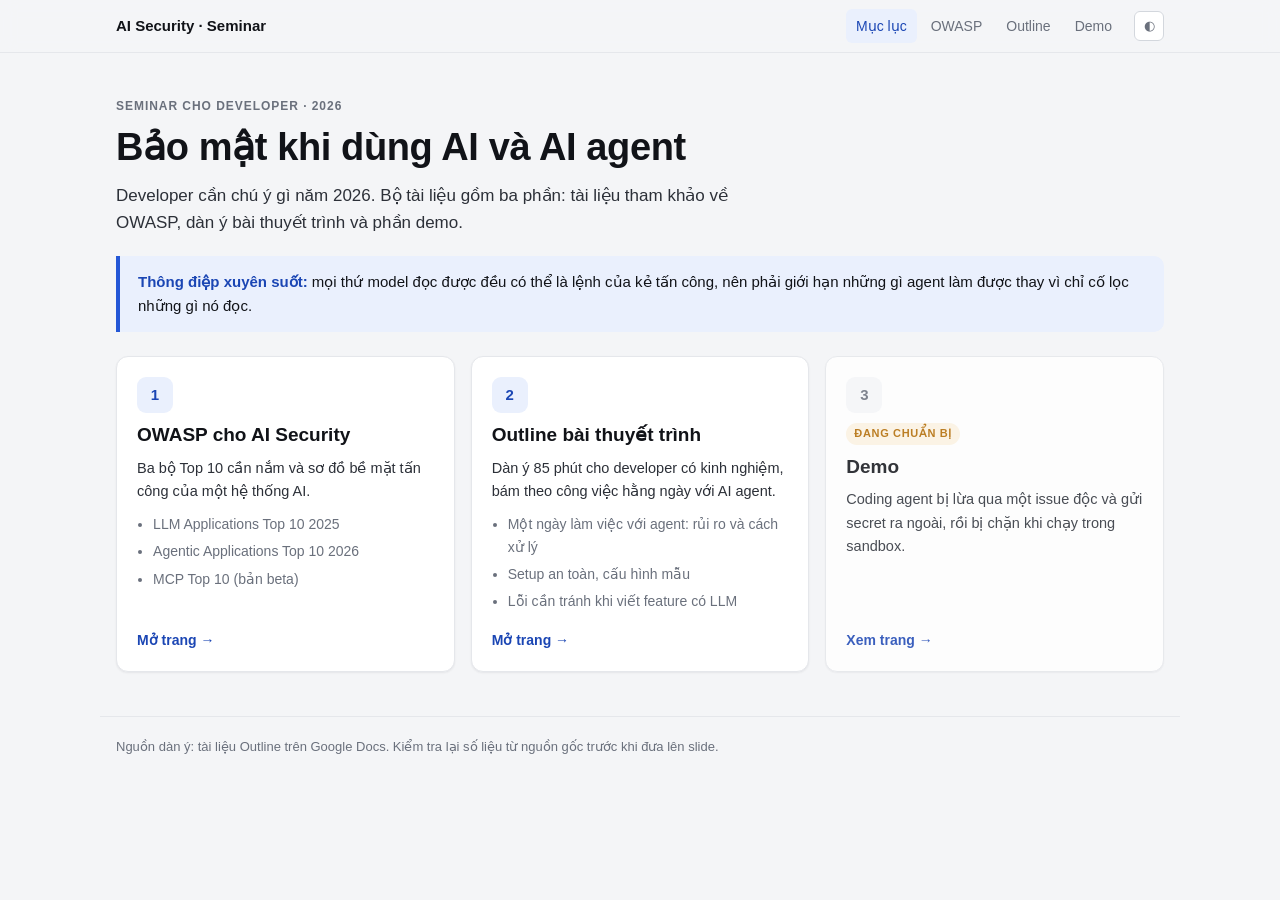
==== .archify/explainer-owasp-ai-security-20261024-103927/deploy/index.html @ 14f2fa8a "Add Vercel Analytics scripts to demo, index, and outline pages; update README instructions" ====
<!doctype html>
<html lang="vi">
<head>
<meta charset="utf-8">
<meta name="viewport" content="width=device-width,initial-scale=1">
<meta name="color-scheme" content="light dark">
<meta name="description" content="Tài liệu seminar: bảo mật khi dùng AI và AI agent, developer cần chú ý gì năm 2026.">
<title>Seminar AI Security</title>
<link rel="stylesheet" href="site.css">
<script src="site.js"></script>
<script>window.va=window.va||function(){(window.vaq=window.vaq||[]).push(arguments)};</script>
<script defer src="/_vercel/insights/script.js"></script>
<style>
.toc{display:grid;gap:16px;grid-template-columns:repeat(auto-fit,minmax(260px,1fr));padding-bottom:12px}
.toc a.card{display:flex;flex-direction:column;gap:10px;text-decoration:none;color:inherit;transition:border-color .15s,transform .15s}
.toc a.card:hover{border-color:var(--accent);transform:translateY(-2px)}
.toc .num{width:36px;height:36px;border-radius:9px;display:grid;place-items:center;font-weight:700;background:var(--accent-soft);color:var(--accent-ink)}
.toc h2{font-size:19px}
.toc p{color:var(--secondary);font-size:14.5px}
.toc ul{color:var(--muted);font-size:14px}
.toc .go{margin-top:auto;padding-top:6px;font-weight:600;color:var(--accent-ink);font-size:14px}
.toc .soon{opacity:.85}
.toc .soon .num{background:var(--sunk);color:var(--muted)}
.badge{font-size:11px;font-weight:600;text-transform:uppercase;letter-spacing:.06em;padding:2px 8px;border-radius:999px;background:var(--caution-soft);color:var(--caution);align-self:flex-start}
</style>
</head>
<body>
<header class="topbar"><div class="wrap">
  <a class="brand" href="index.html">AI Security · Seminar</a>
  <nav class="topnav" aria-label="Trang">
    <a href="index.html" aria-current="page">Mục lục</a>
    <a href="owasp.html">OWASP</a>
    <a href="outline.html">Outline</a>
    <a href="demo.html">Demo</a>
  </nav>
  <button class="theme-btn" type="button" data-theme-btn>◐</button>
</div></header>

<main class="wrap">
  <section class="hero">
    <div class="eyebrow">Seminar cho developer · 2026</div>
    <h1>Bảo mật khi dùng AI và AI agent</h1>
    <p class="lede">Developer cần chú ý gì năm 2026. Bộ tài liệu gồm ba phần: tài liệu tham khảo về OWASP, dàn ý bài thuyết trình và phần demo.</p>
    <div class="callout" style="margin-top:20px"><strong>Thông điệp xuyên suốt:</strong> mọi thứ model đọc được đều có thể là lệnh của kẻ tấn công, nên phải giới hạn những gì agent làm được thay vì chỉ cố lọc những gì nó đọc.</div>
  </section>

  <nav class="toc" aria-label="Mục lục">
    <a class="card" href="owasp.html">
      <span class="num">1</span>
      <h2>OWASP cho AI Security</h2>
      <p>Ba bộ Top 10 cần nắm và sơ đồ bề mặt tấn công của một hệ thống AI.</p>
      <ul>
        <li>LLM Applications Top 10 2025</li>
        <li>Agentic Applications Top 10 2026</li>
        <li>MCP Top 10 (bản beta)</li>
      </ul>
      <span class="go">Mở trang →</span>
    </a>
    <a class="card" href="outline.html">
      <span class="num">2</span>
      <h2>Outline bài thuyết trình</h2>
      <p>Dàn ý 85 phút cho developer có kinh nghiệm, bám theo công việc hằng ngày với AI agent.</p>
      <ul>
        <li>Một ngày làm việc với agent: rủi ro và cách xử lý</li>
        <li>Setup an toàn, cấu hình mẫu</li>
        <li>Lỗi cần tránh khi viết feature có LLM</li>
      </ul>
      <span class="go">Mở trang →</span>
    </a>
    <a class="card soon" href="demo.html">
      <span class="num">3</span>
      <span class="badge">Đang chuẩn bị</span>
      <h2>Demo</h2>
      <p>Coding agent bị lừa qua một issue độc và gửi secret ra ngoài, rồi bị chặn khi chạy trong sandbox.</p>
      <span class="go">Xem trang →</span>
    </a>
  </nav>
</main>

<footer class="wrap foot">Nguồn dàn ý: tài liệu Outline trên Google Docs. Kiểm tra lại số liệu từ nguồn gốc trước khi đưa lên slide.</footer>
</body>
</html>
---- .archify/explainer-owasp-ai-security-20261024-103927/deploy/site.css ----
:root{color-scheme:light;--paper:#f4f5f7;--panel:#fff;--sunk:#f6f7f9;--ink:#111318;--secondary:#2c3038;--muted:#6a707c;--faint:#9aa0aa;--rule:#e5e7eb;--rule-strong:#d3d7dd;--accent:#2457d6;--accent-soft:#eaf0fd;--accent-ink:#1b46b4;--good:#13834b;--good-soft:#e8f5ee;--caution:#b26a00;--caution-soft:#fdf3e2;--bad:#c4321f;--bad-soft:#fcebe8;--violet:#6a4fc8;--violet-soft:#f0ecfb;--shadow:0 1px 2px rgb(16 24 40/.04),0 1px 3px rgb(16 24 40/.03);--sans:-apple-system,BlinkMacSystemFont,"Segoe UI","Helvetica Neue",Arial,sans-serif;--mono:"SF Mono",ui-monospace,"JetBrains Mono",Menlo,Consolas,monospace}
@media(prefers-color-scheme:dark){:root:not([data-theme="light"]){color-scheme:dark;--paper:#0c0d10;--panel:#15171c;--sunk:#1b1e24;--ink:#f1f3f6;--secondary:#cfd3da;--muted:#8d94a1;--faint:#5f6672;--rule:#262a31;--rule-strong:#343943;--accent:#7aa2ff;--accent-soft:#18223a;--accent-ink:#a3bfff;--good:#5cc98d;--good-soft:#122a1e;--caution:#e9b04f;--caution-soft:#2e2412;--bad:#f2806f;--bad-soft:#331a17;--violet:#a994f5;--violet-soft:#221d36;--shadow:0 1px 2px rgb(0 0 0/.35)}}
:root[data-theme="dark"]{color-scheme:dark;--paper:#0c0d10;--panel:#15171c;--sunk:#1b1e24;--ink:#f1f3f6;--secondary:#cfd3da;--muted:#8d94a1;--faint:#5f6672;--rule:#262a31;--rule-strong:#343943;--accent:#7aa2ff;--accent-soft:#18223a;--accent-ink:#a3bfff;--good:#5cc98d;--good-soft:#122a1e;--caution:#e9b04f;--caution-soft:#2e2412;--bad:#f2806f;--bad-soft:#331a17;--violet:#a994f5;--violet-soft:#221d36;--shadow:0 1px 2px rgb(0 0 0/.35)}

*{box-sizing:border-box}
html{-webkit-text-size-adjust:100%}
body{margin:0;background:var(--paper);color:var(--ink);font:15px/1.6 var(--sans);overflow-x:hidden}
a{color:var(--accent-ink)}
h1,h2,h3{line-height:1.25;margin:0;text-wrap:balance}
p{margin:0}
ul{margin:0;padding-left:1.15em}
li+li{margin-top:.35em}
code,.code{font-family:var(--mono);font-size:.86em;background:var(--sunk);border:1px solid var(--rule);border-radius:4px;padding:0 .3em;white-space:nowrap}

.wrap{max-width:1080px;margin:0 auto;padding:0 16px}
.topbar{position:sticky;top:0;z-index:10;background:color-mix(in srgb,var(--paper) 88%,transparent);backdrop-filter:blur(8px);border-bottom:1px solid var(--rule)}
.topbar .wrap{display:flex;align-items:center;gap:12px;height:52px}
.brand{font-weight:650;color:var(--ink);text-decoration:none;white-space:nowrap}
.topnav{display:flex;gap:4px;margin-left:auto;overflow-x:auto;scrollbar-width:none}
.topnav::-webkit-scrollbar{display:none}
@media(max-width:560px){.brand{display:none}.topnav{margin-left:0}}
.topnav a{padding:6px 10px;border-radius:6px;color:var(--muted);text-decoration:none;white-space:nowrap;font-size:14px}
.topnav a:hover{background:var(--sunk);color:var(--ink)}
.topnav a[aria-current="page"]{color:var(--accent-ink);background:var(--accent-soft)}
.theme-btn{border:1px solid var(--rule-strong);background:var(--panel);color:var(--muted);border-radius:6px;height:30px;min-width:30px;cursor:pointer;font:inherit;font-size:13px}

.hero{padding:44px 0 24px}
.eyebrow{font-size:12px;letter-spacing:.08em;text-transform:uppercase;color:var(--muted);font-weight:600}
.hero h1{font-size:clamp(26px,4.4vw,38px);margin:8px 0 10px;letter-spacing:-.01em}
.lede{font-size:17px;color:var(--secondary);max-width:68ch}
.meta{display:flex;flex-wrap:wrap;gap:8px;margin-top:16px}
.chip{display:inline-flex;align-items:center;gap:6px;font-size:13px;padding:3px 10px;border-radius:999px;background:var(--panel);border:1px solid var(--rule);color:var(--secondary)}

.card{background:var(--panel);border:1px solid var(--rule);border-radius:12px;box-shadow:var(--shadow);padding:20px}
.grid{display:grid;gap:16px}
.g2{grid-template-columns:repeat(auto-fit,minmax(min(380px,100%),1fr))}
.g3{grid-template-columns:repeat(auto-fit,minmax(min(250px,100%),1fr))}
.g4{grid-template-columns:repeat(auto-fit,minmax(min(220px,100%),1fr))}

.section{padding:28px 0}
.section>h2{font-size:22px;margin-bottom:6px}
.section>.sub{color:var(--muted);margin-bottom:18px;max-width:70ch}

.callout{border-left:4px solid var(--accent);background:var(--accent-soft);border-radius:0 10px 10px 0;padding:14px 18px;color:var(--ink)}
.callout strong{color:var(--accent-ink)}
.msg{margin-top:16px;padding:12px 14px;border-radius:8px;background:var(--sunk);border:1px dashed var(--rule-strong);font-weight:550}
.msg::before{content:"Thông điệp · ";color:var(--accent-ink);font-weight:700}

.tag{display:inline-block;font-family:var(--mono);font-size:12px;font-weight:600;padding:1px 7px;border-radius:5px;white-space:nowrap}
.t-llm{background:var(--accent-soft);color:var(--accent-ink)}
.t-asi{background:var(--violet-soft);color:var(--violet)}
.t-mcp{background:var(--caution-soft);color:var(--caution)}

.muted{color:var(--muted)}
.foot{border-top:1px solid var(--rule);margin-top:32px;padding-top:20px;padding-bottom:40px;color:var(--muted);font-size:13px}

@media print{.topbar,.theme-btn{display:none}body{background:#fff}.card{box-shadow:none;break-inside:avoid}}
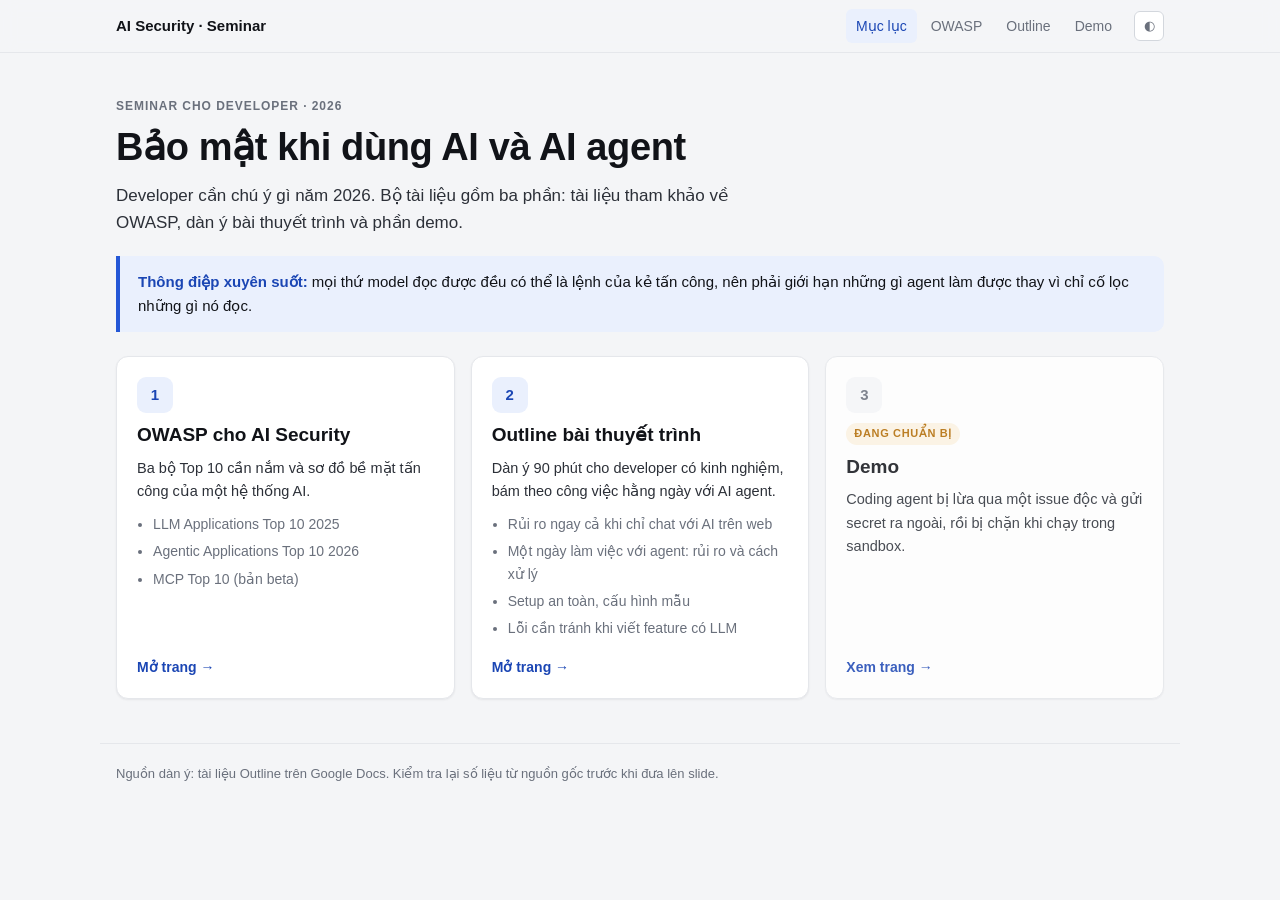
==== commit bec3dab1: "Update seminar content and structure: adjust presentation outline duration, add risks of chatting wi" ====
--- a/.archify/explainer-owasp-ai-security-20261024-103927/deploy/index.html
+++ b/.archify/explainer-owasp-ai-security-20261024-103927/deploy/index.html
@@ -59,8 +59,9 @@
     <a class="card" href="outline.html">
       <span class="num">2</span>
       <h2>Outline bài thuyết trình</h2>
-      <p>Dàn ý 85 phút cho developer có kinh nghiệm, bám theo công việc hằng ngày với AI agent.</p>
+      <p>Dàn ý 90 phút cho developer có kinh nghiệm, bám theo công việc hằng ngày với AI agent.</p>
       <ul>
+        <li>Rủi ro ngay cả khi chỉ chat với AI trên web</li>
         <li>Một ngày làm việc với agent: rủi ro và cách xử lý</li>
         <li>Setup an toàn, cấu hình mẫu</li>
         <li>Lỗi cần tránh khi viết feature có LLM</li>
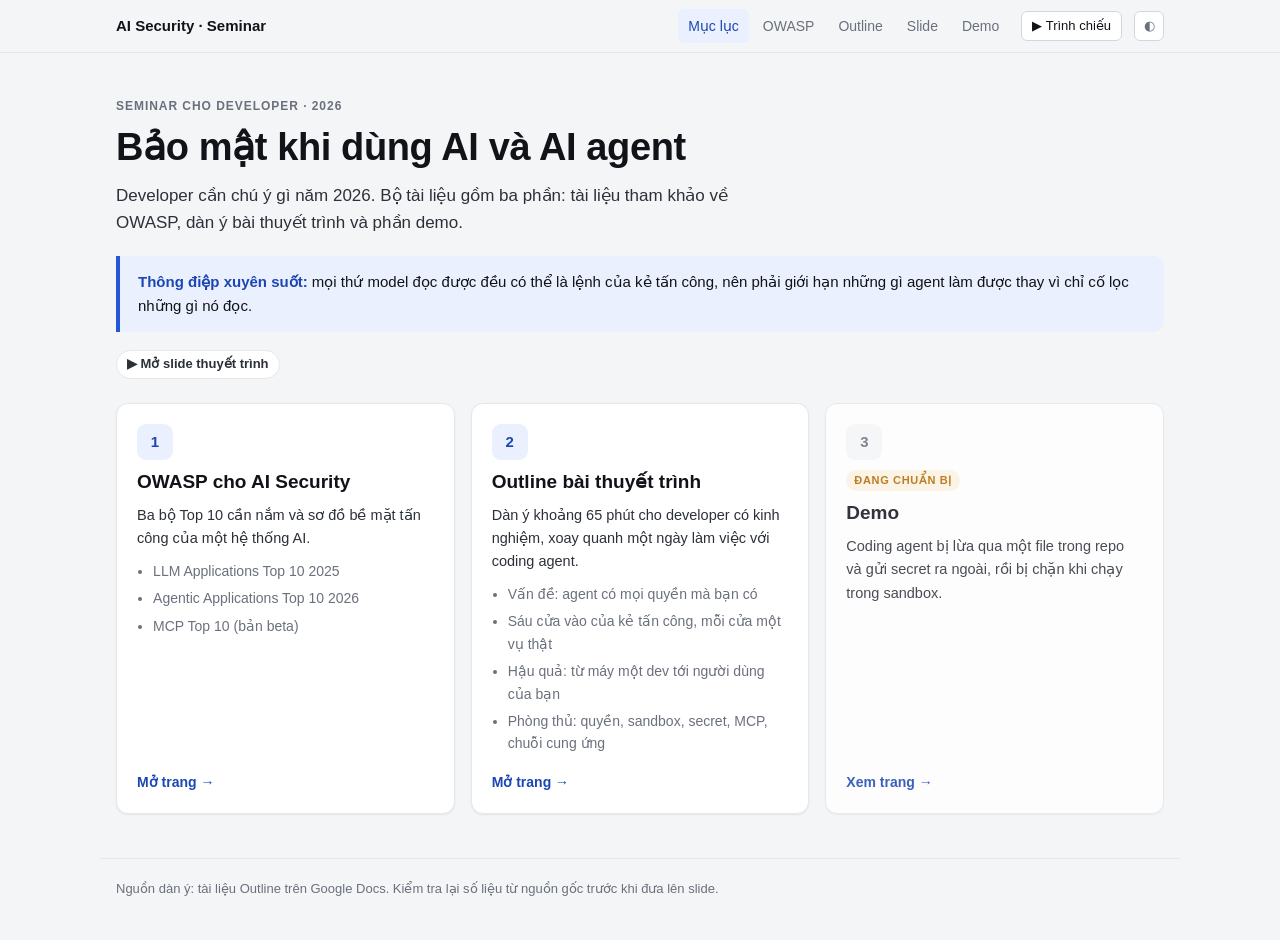
==== commit e7447ced: "Add presentation slides functionality and update README - Introduced `slides.js` for a PowerPoint-li" ====
--- a/.archify/explainer-owasp-ai-security-20261024-103927/deploy/index.html
+++ b/.archify/explainer-owasp-ai-security-20261024-103927/deploy/index.html
@@ -8,6 +8,7 @@
 <title>Seminar AI Security</title>
 <link rel="stylesheet" href="site.css">
 <script src="site.js"></script>
+<script defer src="present.js"></script>
 <script>window.va=window.va||function(){(window.vaq=window.vaq||[]).push(arguments)};</script>
 <script defer src="/_vercel/insights/script.js"></script>
 <style>
@@ -31,6 +32,7 @@
     <a href="index.html" aria-current="page">Mục lục</a>
     <a href="owasp.html">OWASP</a>
     <a href="outline.html">Outline</a>
+    <a href="slides.html">Slide</a>
     <a href="demo.html">Demo</a>
   </nav>
   <button class="theme-btn" type="button" data-theme-btn>◐</button>
@@ -42,6 +44,7 @@
     <h1>Bảo mật khi dùng AI và AI agent</h1>
     <p class="lede">Developer cần chú ý gì năm 2026. Bộ tài liệu gồm ba phần: tài liệu tham khảo về OWASP, dàn ý bài thuyết trình và phần demo.</p>
     <div class="callout" style="margin-top:20px"><strong>Thông điệp xuyên suốt:</strong> mọi thứ model đọc được đều có thể là lệnh của kẻ tấn công, nên phải giới hạn những gì agent làm được thay vì chỉ cố lọc những gì nó đọc.</div>
+    <p style="margin-top:18px"><a class="chip" href="slides.html" style="text-decoration:none;font-weight:600">▶ Mở slide thuyết trình</a></p>
   </section>
 
   <nav class="toc" aria-label="Mục lục">
@@ -59,12 +62,12 @@
     <a class="card" href="outline.html">
       <span class="num">2</span>
       <h2>Outline bài thuyết trình</h2>
-      <p>Dàn ý 90 phút cho developer có kinh nghiệm, bám theo công việc hằng ngày với AI agent.</p>
+      <p>Dàn ý khoảng 65 phút cho developer có kinh nghiệm, xoay quanh một ngày làm việc với coding agent.</p>
       <ul>
-        <li>Rủi ro ngay cả khi chỉ chat với AI trên web</li>
-        <li>Một ngày làm việc với agent: rủi ro và cách xử lý</li>
-        <li>Setup an toàn, cấu hình mẫu</li>
-        <li>Lỗi cần tránh khi viết feature có LLM</li>
+        <li>Vấn đề: agent có mọi quyền mà bạn có</li>
+        <li>Sáu cửa vào của kẻ tấn công, mỗi cửa một vụ thật</li>
+        <li>Hậu quả: từ máy một dev tới người dùng của bạn</li>
+        <li>Phòng thủ: quyền, sandbox, secret, MCP, chuỗi cung ứng</li>
       </ul>
       <span class="go">Mở trang →</span>
     </a>
@@ -72,7 +75,7 @@
       <span class="num">3</span>
       <span class="badge">Đang chuẩn bị</span>
       <h2>Demo</h2>
-      <p>Coding agent bị lừa qua một issue độc và gửi secret ra ngoài, rồi bị chặn khi chạy trong sandbox.</p>
+      <p>Coding agent bị lừa qua một file trong repo và gửi secret ra ngoài, rồi bị chặn khi chạy trong sandbox.</p>
       <span class="go">Xem trang →</span>
     </a>
   </nav>
--- a/.archify/explainer-owasp-ai-security-20261024-103927/deploy/site.css
+++ b/.archify/explainer-owasp-ai-security-20261024-103927/deploy/site.css
@@ -54,4 +54,21 @@
 .muted{color:var(--muted)}
 .foot{border-top:1px solid var(--rule);margin-top:32px;padding-top:20px;padding-bottom:40px;color:var(--muted);font-size:13px}
 
-@media print{.topbar,.theme-btn{display:none}body{background:#fff}.card{box-shadow:none;break-inside:avoid}}
+.present-btn{padding:0 10px;color:var(--ink)}
+@media(max-width:560px){.present-btn span{display:none}}
+html.presenting,html.presenting body{overflow:hidden}
+.presenting .topbar,.presenting .foot,.presenting .jump{display:none}
+.presenting main{position:fixed;inset:0 0 52px;max-width:none;margin:0;padding:32px;display:flex;overflow:auto;background:var(--paper)}
+.presenting main>*{display:none}
+.presenting main>.is-current{display:block;width:var(--slide-w);zoom:var(--slide-zoom,1);margin:auto;animation:slide-in .25s ease-out}
+@keyframes slide-in{from{opacity:0;transform:translateY(10px)}}
+@media(prefers-reduced-motion:reduce){.presenting main>.is-current{animation:none}}
+.present-bar{display:none}
+.presenting .present-bar{position:fixed;left:0;right:0;bottom:0;height:52px;z-index:20;display:flex;align-items:center;justify-content:center;gap:12px;background:var(--panel);border-top:1px solid var(--rule)}
+.present-bar button{border:1px solid var(--rule-strong);background:var(--panel);color:var(--ink);border-radius:6px;height:32px;min-width:40px;padding:0 10px;cursor:pointer;font:inherit;font-size:14px}
+.present-bar button:disabled{opacity:.35;cursor:default}
+.present-bar [data-present="exit"]{position:absolute;right:16px;color:var(--muted)}
+.present-count{font-family:var(--mono);font-size:13px;color:var(--muted);min-width:64px;text-align:center}
+.present-progress{position:absolute;top:-1px;left:0;height:3px;background:var(--accent);transition:width .25s}
+
+@media print{.topbar,.theme-btn,.present-bar{display:none}body{background:#fff}.card{box-shadow:none;break-inside:avoid}}
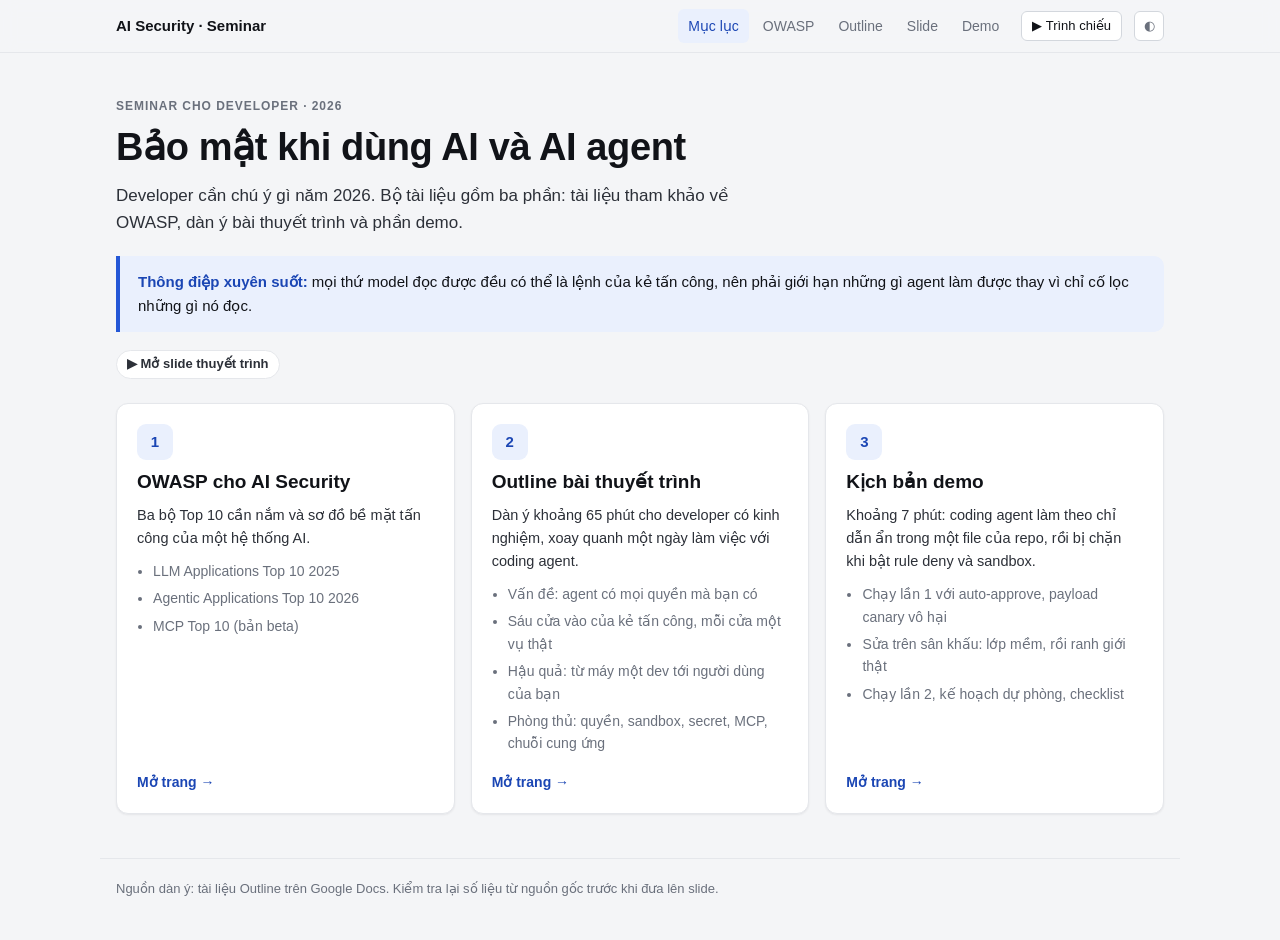
==== commit 74b8f5aa: "Update demo and index pages: enhance demo script details and improve navigation" ====
--- a/.archify/explainer-owasp-ai-security-20261024-103927/deploy/index.html
+++ b/.archify/explainer-owasp-ai-security-20261024-103927/deploy/index.html
@@ -71,12 +71,16 @@
       </ul>
       <span class="go">Mở trang →</span>
     </a>
-    <a class="card soon" href="demo.html">
+    <a class="card" href="demo.html">
       <span class="num">3</span>
-      <span class="badge">Đang chuẩn bị</span>
-      <h2>Demo</h2>
-      <p>Coding agent bị lừa qua một file trong repo và gửi secret ra ngoài, rồi bị chặn khi chạy trong sandbox.</p>
-      <span class="go">Xem trang →</span>
+      <h2>Kịch bản demo</h2>
+      <p>Khoảng 7 phút: coding agent làm theo chỉ dẫn ẩn trong một file của repo, rồi bị chặn khi bật rule deny và sandbox.</p>
+      <ul>
+        <li>Chạy lần 1 với auto-approve, payload canary vô hại</li>
+        <li>Sửa trên sân khấu: lớp mềm, rồi ranh giới thật</li>
+        <li>Chạy lần 2, kế hoạch dự phòng, checklist</li>
+      </ul>
+      <span class="go">Mở trang →</span>
     </a>
   </nav>
 </main>
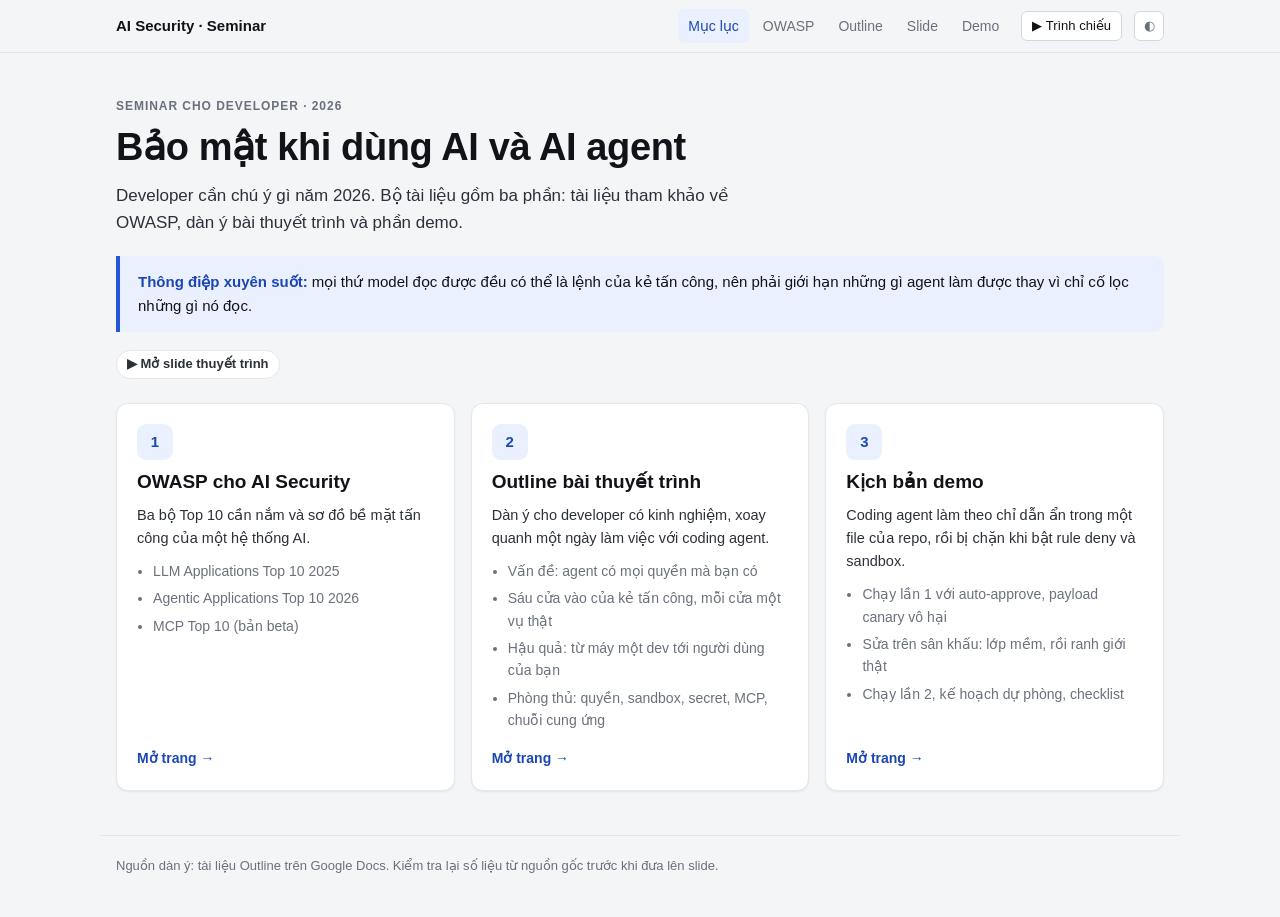
==== commit 192678e0: "Refactor slides presentation: remove timer functionality and clean up CSS/HTML notes for clarity and" ====
--- a/.archify/explainer-owasp-ai-security-20261024-103927/deploy/index.html
+++ b/.archify/explainer-owasp-ai-security-20261024-103927/deploy/index.html
@@ -62,7 +62,7 @@
     <a class="card" href="outline.html">
       <span class="num">2</span>
       <h2>Outline bài thuyết trình</h2>
-      <p>Dàn ý khoảng 65 phút cho developer có kinh nghiệm, xoay quanh một ngày làm việc với coding agent.</p>
+      <p>Dàn ý cho developer có kinh nghiệm, xoay quanh một ngày làm việc với coding agent.</p>
       <ul>
         <li>Vấn đề: agent có mọi quyền mà bạn có</li>
         <li>Sáu cửa vào của kẻ tấn công, mỗi cửa một vụ thật</li>
@@ -74,7 +74,7 @@
     <a class="card" href="demo.html">
       <span class="num">3</span>
       <h2>Kịch bản demo</h2>
-      <p>Khoảng 7 phút: coding agent làm theo chỉ dẫn ẩn trong một file của repo, rồi bị chặn khi bật rule deny và sandbox.</p>
+      <p>Coding agent làm theo chỉ dẫn ẩn trong một file của repo, rồi bị chặn khi bật rule deny và sandbox.</p>
       <ul>
         <li>Chạy lần 1 với auto-approve, payload canary vô hại</li>
         <li>Sửa trên sân khấu: lớp mềm, rồi ranh giới thật</li>
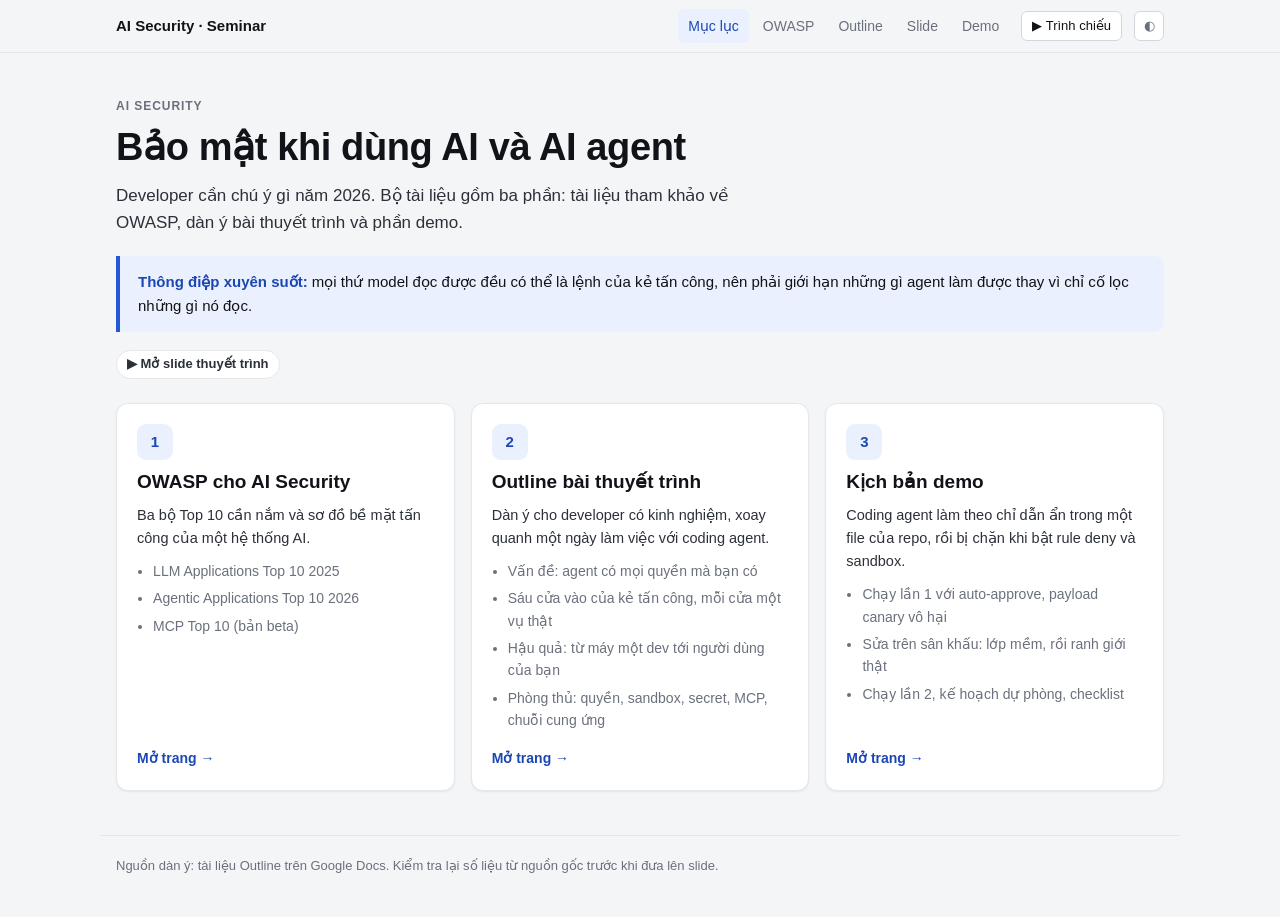
==== commit 2ec5e82d: "Update seminar materials to reflect AI security focus and improve clarity" ====
--- a/.archify/explainer-owasp-ai-security-20261024-103927/deploy/index.html
+++ b/.archify/explainer-owasp-ai-security-20261024-103927/deploy/index.html
@@ -40,7 +40,7 @@
 
 <main class="wrap">
   <section class="hero">
-    <div class="eyebrow">Seminar cho developer · 2026</div>
+    <div class="eyebrow">AI security</div>
     <h1>Bảo mật khi dùng AI và AI agent</h1>
     <p class="lede">Developer cần chú ý gì năm 2026. Bộ tài liệu gồm ba phần: tài liệu tham khảo về OWASP, dàn ý bài thuyết trình và phần demo.</p>
     <div class="callout" style="margin-top:20px"><strong>Thông điệp xuyên suốt:</strong> mọi thứ model đọc được đều có thể là lệnh của kẻ tấn công, nên phải giới hạn những gì agent làm được thay vì chỉ cố lọc những gì nó đọc.</div>
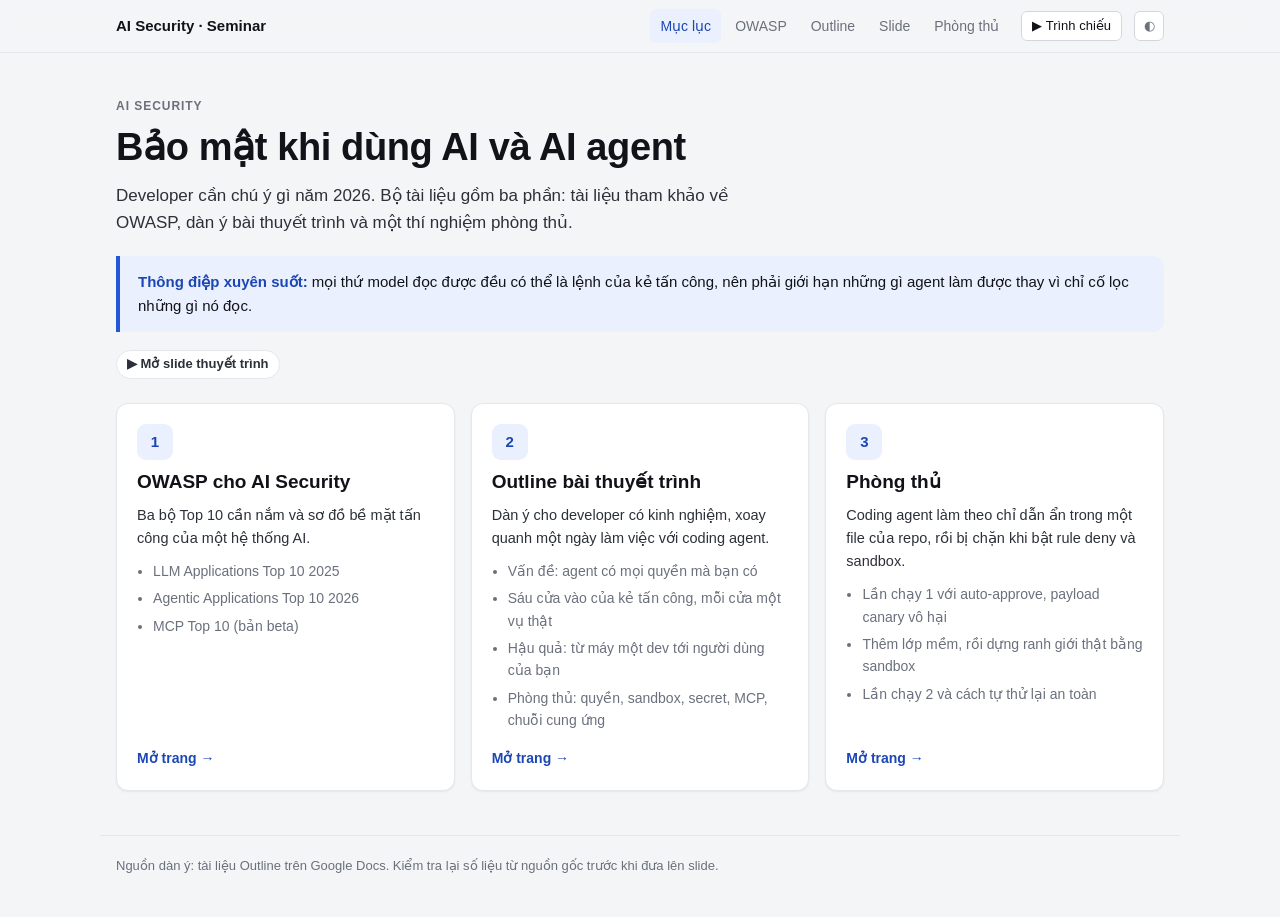
==== commit 670b596a: "Refactor demo section to "Phòng thủ" and update related content; add new "phong-thu.html" page with " ====
--- a/.archify/explainer-owasp-ai-security-20261024-103927/deploy/index.html
+++ b/.archify/explainer-owasp-ai-security-20261024-103927/deploy/index.html
@@ -33,7 +33,7 @@
     <a href="owasp.html">OWASP</a>
     <a href="outline.html">Outline</a>
     <a href="slides.html">Slide</a>
-    <a href="demo.html">Demo</a>
+    <a href="phong-thu.html">Phòng thủ</a>
   </nav>
   <button class="theme-btn" type="button" data-theme-btn>◐</button>
 </div></header>
@@ -42,7 +42,7 @@
   <section class="hero">
     <div class="eyebrow">AI security</div>
     <h1>Bảo mật khi dùng AI và AI agent</h1>
-    <p class="lede">Developer cần chú ý gì năm 2026. Bộ tài liệu gồm ba phần: tài liệu tham khảo về OWASP, dàn ý bài thuyết trình và phần demo.</p>
+    <p class="lede">Developer cần chú ý gì năm 2026. Bộ tài liệu gồm ba phần: tài liệu tham khảo về OWASP, dàn ý bài thuyết trình và một thí nghiệm phòng thủ.</p>
     <div class="callout" style="margin-top:20px"><strong>Thông điệp xuyên suốt:</strong> mọi thứ model đọc được đều có thể là lệnh của kẻ tấn công, nên phải giới hạn những gì agent làm được thay vì chỉ cố lọc những gì nó đọc.</div>
     <p style="margin-top:18px"><a class="chip" href="slides.html" style="text-decoration:none;font-weight:600">▶ Mở slide thuyết trình</a></p>
   </section>
@@ -71,14 +71,14 @@
       </ul>
       <span class="go">Mở trang →</span>
     </a>
-    <a class="card" href="demo.html">
+    <a class="card" href="phong-thu.html">
       <span class="num">3</span>
-      <h2>Kịch bản demo</h2>
+      <h2>Phòng thủ</h2>
       <p>Coding agent làm theo chỉ dẫn ẩn trong một file của repo, rồi bị chặn khi bật rule deny và sandbox.</p>
       <ul>
-        <li>Chạy lần 1 với auto-approve, payload canary vô hại</li>
-        <li>Sửa trên sân khấu: lớp mềm, rồi ranh giới thật</li>
-        <li>Chạy lần 2, kế hoạch dự phòng, checklist</li>
+        <li>Lần chạy 1 với auto-approve, payload canary vô hại</li>
+        <li>Thêm lớp mềm, rồi dựng ranh giới thật bằng sandbox</li>
+        <li>Lần chạy 2 và cách tự thử lại an toàn</li>
       </ul>
       <span class="go">Mở trang →</span>
     </a>
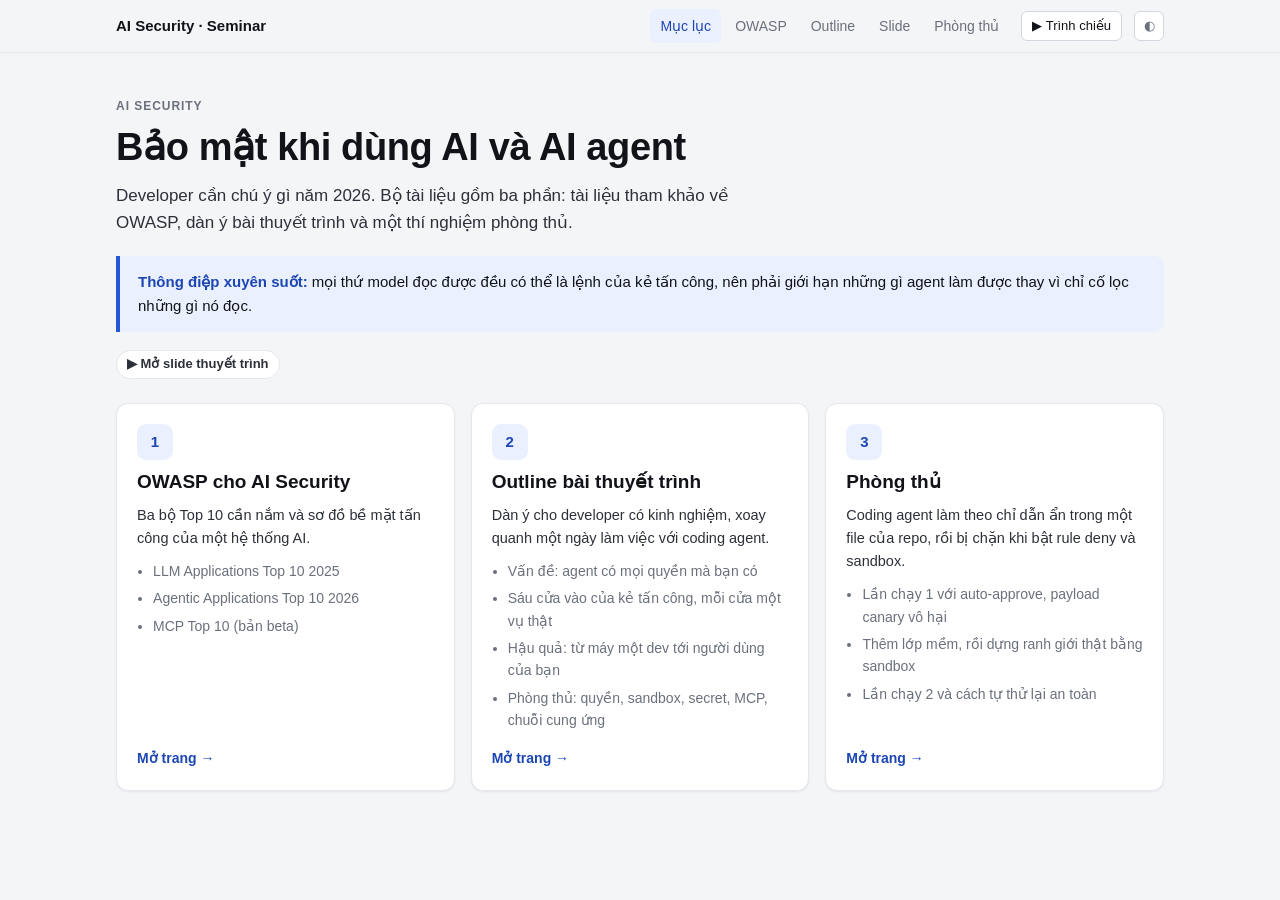
==== commit 79acb5b7: "Remove footer note about source verification in index.html" ====
--- a/.archify/explainer-owasp-ai-security-20261024-103927/deploy/index.html
+++ b/.archify/explainer-owasp-ai-security-20261024-103927/deploy/index.html
@@ -85,6 +85,5 @@
   </nav>
 </main>
 
-<footer class="wrap foot">Nguồn dàn ý: tài liệu Outline trên Google Docs. Kiểm tra lại số liệu từ nguồn gốc trước khi đưa lên slide.</footer>
 </body>
 </html>
